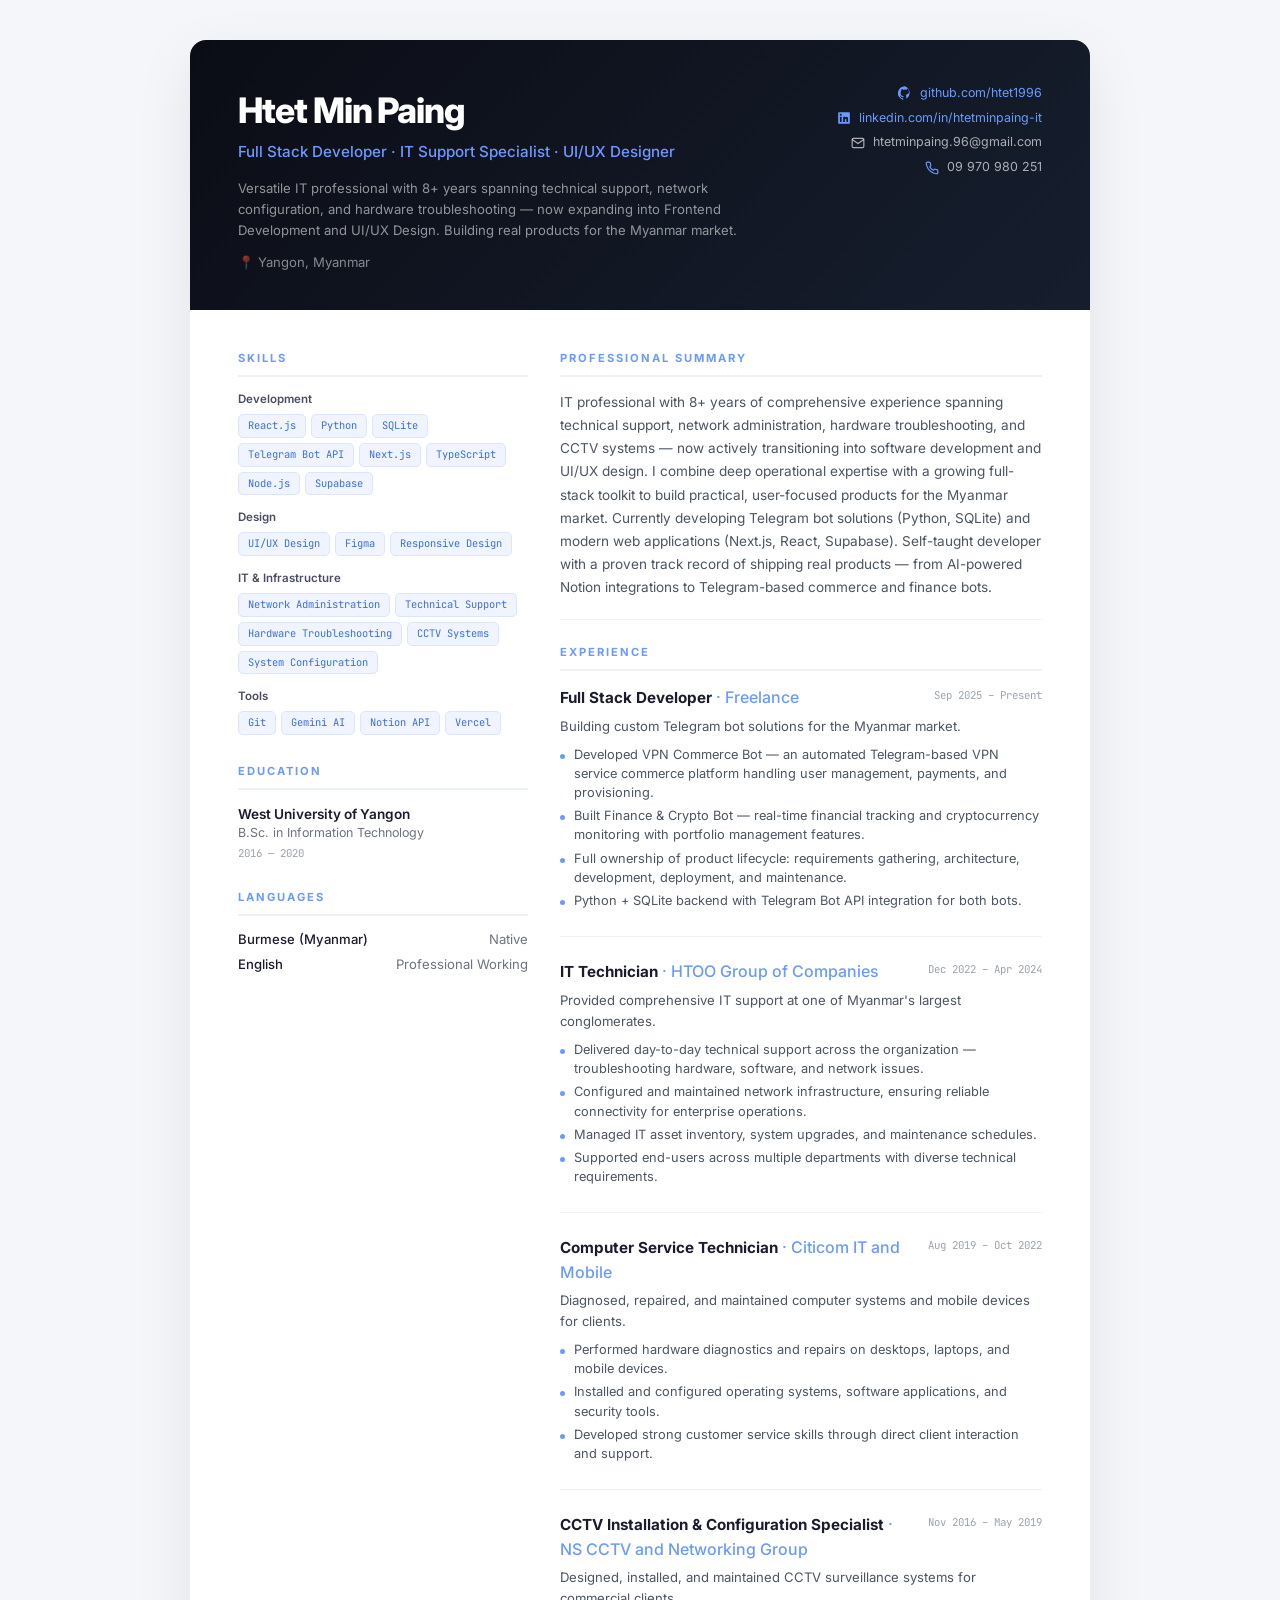
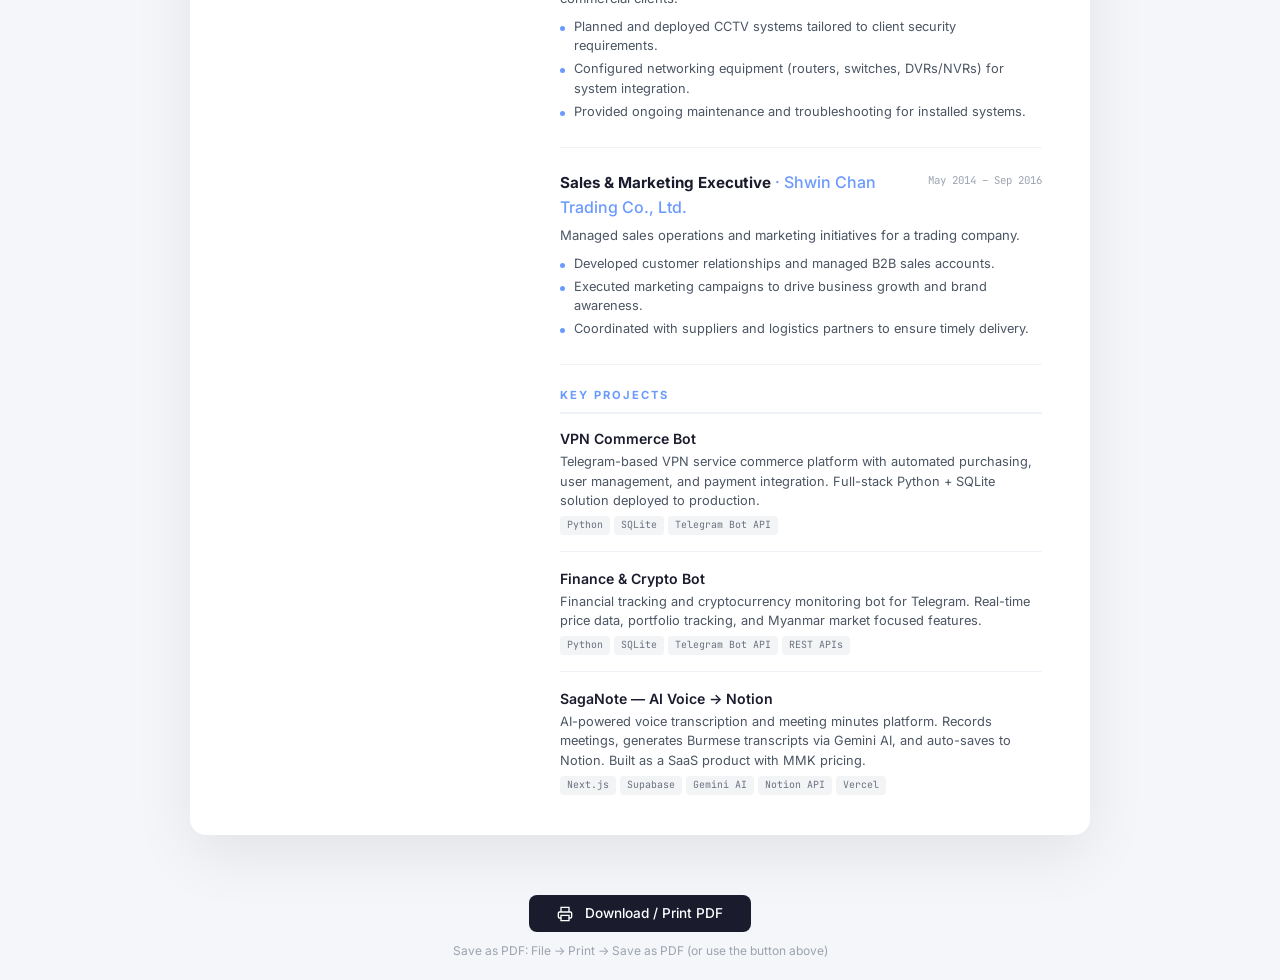
==== resume.html @ d3a84953 "Add business card, real GitHub data, SagaNote case study, SEO + more" ====
<!DOCTYPE html>
<html lang="en">
<head>
<meta charset="UTF-8">
<meta name="viewport" content="width=device-width, initial-scale=1.0">
<title>Htet Min Paing — Resume</title>
<style>
  @import url('https://fonts.googleapis.com/css2?family=Inter:wght@300;400;500;600;700;800&family=JetBrains+Mono:wght@400;500&display=swap');
  *, *::before, *::after { box-sizing: border-box; margin: 0; padding: 0; }
  body {
    font-family: 'Inter', -apple-system, BlinkMacSystemFont, sans-serif;
    background: #f4f6f9;
    color: #1a1c2e;
    line-height: 1.5;
    -webkit-print-color-adjust: exact; print-color-adjust: exact;
  }
  .page {
    max-width: 900px;
    margin: 40px auto;
    background: #fff;
    border-radius: 16px;
    box-shadow: 0 20px 60px rgba(0,0,0,.08);
    overflow: hidden;
  }
  @media print {
    body { background: #fff; }
    .page { margin: 0; border-radius: 0; box-shadow: none; max-width: 100%; }
    .no-print { display: none !important; }
  }
  
  .header {
    background: linear-gradient(135deg, #0b0d15 0%, #161e2e 100%);
    color: #fff;
    padding: 44px 48px 38px;
    display: flex;
    justify-content: space-between;
    align-items: flex-start;
    gap: 40px;
  }
  .header-left h1 {
    font-size: 2.2rem;
    font-weight: 800;
    letter-spacing: -0.03em;
    margin-bottom: 4px;
  }
  .header-left .title {
    font-size: 0.95rem;
    color: #6b9aff;
    font-weight: 500;
    margin-bottom: 14px;
  }
  .header-left .tagline {
    font-size: 0.82rem;
    color: rgba(255,255,255,.55);
    max-width: 500px;
    line-height: 1.6;
  }
  .header-right {
    text-align: right;
    flex-shrink: 0;
  }
  .header-right .item {
    font-size: 0.78rem;
    color: rgba(255,255,255,.65);
    display: flex;
    align-items: center;
    gap: 8px;
    justify-content: flex-end;
    margin-bottom: 6px;
  }
  .header-right .item:last-child { margin-bottom: 0; }
  .header-right .item a { color: #6b9aff; text-decoration: none; }
  .header-right .item a:hover { text-decoration: underline; }
  .icon { width: 14px; height: 14px; flex-shrink: 0; }
  .location { font-size: 0.82rem; color: rgba(255,255,255,.5); margin-top: 12px; }

  .body {
    padding: 40px 48px;
    display: grid;
    grid-template-columns: 1.2fr 2fr;
    gap: 32px;
  }
  @media (max-width: 720px) {
    .header { flex-direction: column; padding: 32px 24px; }
    .header-right { text-align: left; width: 100%; }
    .header-right .item { justify-content: flex-start; }
    .body { grid-template-columns: 1fr; padding: 24px; }
  }

  .sidebar h3, .main h3 {
    font-size: 0.7rem;
    letter-spacing: 0.18em;
    text-transform: uppercase;
    color: #6b9aff;
    font-weight: 700;
    margin-bottom: 14px;
    padding-bottom: 8px;
    border-bottom: 2px solid #eef2f7;
  }
  .sidebar-content { margin-bottom: 28px; }
  .sidebar-content:last-child { margin-bottom: 0; }

  .skill-group { margin-bottom: 14px; }
  .skill-group:last-child { margin-bottom: 0; }
  .skill-group .sg-title { font-size: 0.72rem; font-weight: 600; color: #4a4c62; margin-bottom: 6px; }
  .skill-tags { display: flex; flex-wrap: wrap; gap: 5px; }
  .skill-tag {
    font-family: 'JetBrains Mono', monospace;
    font-size: 0.65rem;
    padding: 3px 9px;
    border-radius: 5px;
    background: #f0f4ff;
    color: #3b6fd4;
    border: 1px solid #dce6f7;
  }

  .edu-item { margin-bottom: 14px; }
  .edu-item:last-child { margin-bottom: 0; }
  .edu-item .ei-name { font-weight: 600; font-size: 0.85rem; }
  .edu-item .ei-degree { font-size: 0.78rem; color: #6b7280; }
  .edu-item .ei-year { font-family: 'JetBrains Mono', monospace; font-size: 0.67rem; color: #9ca3af; margin-top: 2px; }

  .exp-item {
    margin-bottom: 22px;
    padding-bottom: 22px;
    border-bottom: 1px solid #f0f2f8;
  }
  .exp-item:last-child { margin-bottom: 0; padding-bottom: 0; border-bottom: none; }
  .exp-item .ei-header {
    display: flex;
    justify-content: space-between;
    align-items: flex-start;
    gap: 12px;
    margin-bottom: 4px;
  }
  .exp-item .ei-role { font-weight: 700; font-size: 0.95rem; }
  .exp-item .ei-company { color: #6b9aff; font-weight: 500; }
  .exp-item .ei-date {
    font-family: 'JetBrains Mono', monospace;
    font-size: 0.67rem;
    color: #9ca3af;
    white-space: nowrap;
    margin-top: 2px;
  }
  .exp-item .ei-desc {
    font-size: 0.82rem;
    color: #4b5563;
    line-height: 1.6;
    margin-top: 6px;
  }
  .exp-item ul {
    list-style: none;
    margin-top: 8px;
  }
  .exp-item ul li {
    font-size: 0.8rem;
    color: #4b5563;
    padding-left: 14px;
    position: relative;
    margin-bottom: 4px;
    line-height: 1.5;
  }
  .exp-item ul li::before {
    content: '';
    position: absolute; left: 0; top: 9px;
    width: 5px; height: 5px;
    border-radius: 50%;
    background: #6b9aff;
  }

  .proj-item {
    margin-bottom: 16px;
    padding-bottom: 16px;
    border-bottom: 1px solid #f0f2f8;
  }
  .proj-item:last-child { margin-bottom: 0; padding-bottom: 0; border-bottom: none; }
  .proj-item .pi-name { font-weight: 600; font-size: 0.88rem; }
  .proj-item .pi-desc { font-size: 0.8rem; color: #4b5563; margin-top: 3px; }
  .proj-item .pi-stack { display: flex; flex-wrap: wrap; gap: 4px; margin-top: 6px; }
  .proj-item .pi-stack span {
    font-family: 'JetBrains Mono', monospace;
    font-size: 0.62rem;
    padding: 2px 7px;
    border-radius: 4px;
    background: #f3f4f6;
    color: #6b7280;
  }

  .summary {
    margin-bottom: 24px;
    padding-bottom: 20px;
    border-bottom: 1px solid #f0f2f8;
  }
  .summary p {
    font-size: 0.85rem;
    color: #4b5563;
    line-height: 1.7;
  }

  .no-print { text-align: center; padding: 20px 0; }
  .no-print button {
    font-family: 'Inter', sans-serif;
    font-size: 0.85rem;
    padding: 10px 28px;
    border-radius: 8px;
    border: none;
    background: #1a1c2e;
    color: #fff;
    font-weight: 500;
    cursor: pointer;
    transition: background .2s;
  }
  .no-print button:hover { background: #2d2f42; }
</style>
</head>
<body>

<div class="page">

  <div class="header">
    <div class="header-left">
      <h1>Htet Min Paing</h1>
      <div class="title">Full Stack Developer · IT Support Specialist · UI/UX Designer</div>
      <div class="tagline">Versatile IT professional with 8+ years spanning technical support, network configuration, and hardware troubleshooting — now expanding into Frontend Development and UI/UX Design. Building real products for the Myanmar market.</div>
      <div class="location">📍 Yangon, Myanmar</div>
    </div>
    <div class="header-right">
      <div class="item">
        <span class="icon"><svg viewBox="0 0 24 24" fill="#6b9aff"><path d="M12 .3a12 12 0 0 0-3.8 23.4c.6.1.8-.3.8-.6v-2.2c-3.3.7-4-1.4-4-1.4-.5-1.4-1.3-1.8-1.3-1.8-1.1-.8.1-.8.1-.8 1.2.1 1.8 1.2 1.8 1.2 1.1 1.8 2.8 1.3 3.5 1 .1-.8.4-1.3.8-1.6-2.7-.3-5.5-1.3-5.5-5.7 0-1.3.5-2.4 1.2-3.2-.1-.3-.5-1.5.1-3.2 0 0 1-.3 3.3 1.2a11 11 0 0 1 6 0C16.5 2.8 17.5 3 17.5 3c.6 1.7.3 3 .1 3.3.7.8 1.2 1.9 1.2 3.2 0 4.4-2.8 5.4-5.5 5.7.4.4.8 1.1.8 2.2v3.3c0 .3.2.7.8.6A12 12 0 0 0 12 .3z"/></svg></span>
        <a href="https://github.com/htet1996" target="_blank">github.com/htet1996</a>
      </div>
      <div class="item">
        <span class="icon"><svg viewBox="0 0 24 24" fill="#6b9aff"><path d="M20.5 2h-17A1.5 1.5 0 0 0 2 3.5v17A1.5 1.5 0 0 0 3.5 22h17a1.5 1.5 0 0 0 1.5-1.5v-17A1.5 1.5 0 0 0 20.5 2zM8 19H5v-9h3zM6.5 8.3A1.8 1.8 0 1 1 8.3 6.5a1.8 1.8 0 0 1-1.8 1.8zM19 19h-3v-4.3c0-1-.5-1.6-1.3-1.6s-1.1.5-1.1 1.3v4.6h-3V10h3v1.3a3 3 0 0 1 2.4-1.3c1.9 0 3 1.3 3 3.8z"/></svg></span>
        <a href="https://mm.linkedin.com/in/htetminpaing-it" target="_blank">linkedin.com/in/htetminpaing-it</a>
      </div>
      <div class="item">
        <span class="icon"><svg viewBox="0 0 24 24" fill="none" stroke="currentColor" stroke-width="2" width="14" height="14"><path d="M4 4h16c1.1 0 2 .9 2 2v12c0 1.1-.9 2-2 2H4c-1.1 0-2-.9-2-2V6c0-1.1.9-2 2-2z"/><polyline points="22,6 12,13 2,6"/></svg></span>
        htetminpaing.96@gmail.com
      </div>
      <div class="item">
        <span class="icon"><svg viewBox="0 0 24 24" fill="none" stroke="#6b9aff" stroke-width="2" width="14" height="14"><path d="M22 16.92v3a2 2 0 0 1-2.18 2 19.79 19.79 0 0 1-8.63-3.07 19.5 19.5 0 0 1-6-6 19.79 19.79 0 0 1-3.07-8.67A2 2 0 0 1 4.11 2h3a2 2 0 0 1 2 1.72c.13.96.36 1.9.7 2.81a2 2 0 0 1-.45 2.11L8.09 9.91a16 16 0 0 0 6 6l1.27-1.27a2 2 0 0 1 2.11-.45c.91.34 1.85.57 2.81.7A2 2 0 0 1 22 16.92z"/></svg></span>
        09 970 980 251
      </div>
    </div>
  </div>

  <div class="body">

    <div class="sidebar">

      <div class="sidebar-content">
        <h3>Skills</h3>
        <div class="skill-group">
          <div class="sg-title">Development</div>
          <div class="skill-tags">
            <span class="skill-tag">React.js</span>
            <span class="skill-tag">Python</span>
            <span class="skill-tag">SQLite</span>
            <span class="skill-tag">Telegram Bot API</span>
            <span class="skill-tag">Next.js</span>
            <span class="skill-tag">TypeScript</span>
            <span class="skill-tag">Node.js</span>
            <span class="skill-tag">Supabase</span>
          </div>
        </div>
        <div class="skill-group">
          <div class="sg-title">Design</div>
          <div class="skill-tags">
            <span class="skill-tag">UI/UX Design</span>
            <span class="skill-tag">Figma</span>
            <span class="skill-tag">Responsive Design</span>
          </div>
        </div>
        <div class="skill-group">
          <div class="sg-title">IT &amp; Infrastructure</div>
          <div class="skill-tags">
            <span class="skill-tag">Network Administration</span>
            <span class="skill-tag">Technical Support</span>
            <span class="skill-tag">Hardware Troubleshooting</span>
            <span class="skill-tag">CCTV Systems</span>
            <span class="skill-tag">System Configuration</span>
          </div>
        </div>
        <div class="skill-group">
          <div class="sg-title">Tools</div>
          <div class="skill-tags">
            <span class="skill-tag">Git</span>
            <span class="skill-tag">Gemini AI</span>
            <span class="skill-tag">Notion API</span>
            <span class="skill-tag">Vercel</span>
          </div>
        </div>
      </div>

      <div class="sidebar-content">
        <h3>Education</h3>
        <div class="edu-item">
          <div class="ei-name">West University of Yangon</div>
          <div class="ei-degree">B.Sc. in Information Technology</div>
          <div class="ei-year">2016 — 2020</div>
        </div>
      </div>

      <div class="sidebar-content">
        <h3>Languages</h3>
        <div class="skill-tags" style="display:flex;flex-direction:column;gap:6px">
          <div style="display:flex;justify-content:space-between;width:100%;font-size:0.82rem">
            <span style="font-weight:500">Burmese (Myanmar)</span>
            <span style="color:#6b7280">Native</span>
          </div>
          <div style="display:flex;justify-content:space-between;width:100%;font-size:0.82rem">
            <span style="font-weight:500">English</span>
            <span style="color:#6b7280">Professional Working</span>
          </div>
        </div>
      </div>
    </div>

    <div class="main">

      <div class="summary">
        <h3>Professional Summary</h3>
        <p>IT professional with 8+ years of comprehensive experience spanning technical support, network administration, hardware troubleshooting, and CCTV systems — now actively transitioning into software development and UI/UX design. I combine deep operational expertise with a growing full-stack toolkit to build practical, user-focused products for the Myanmar market. Currently developing Telegram bot solutions (Python, SQLite) and modern web applications (Next.js, React, Supabase). Self-taught developer with a proven track record of shipping real products — from AI-powered Notion integrations to Telegram-based commerce and finance bots.</p>
      </div>

      <h3>Experience</h3>

      <div class="exp-item">
        <div class="ei-header">
          <div>
            <span class="ei-role">Full Stack Developer</span>
            <span class="ei-company"> · Freelance</span>
          </div>
          <span class="ei-date">Sep 2025 – Present</span>
        </div>
        <div class="ei-desc">Building custom Telegram bot solutions for the Myanmar market.</div>
        <ul>
          <li>Developed VPN Commerce Bot — an automated Telegram-based VPN service commerce platform handling user management, payments, and provisioning.</li>
          <li>Built Finance &amp; Crypto Bot — real-time financial tracking and cryptocurrency monitoring with portfolio management features.</li>
          <li>Full ownership of product lifecycle: requirements gathering, architecture, development, deployment, and maintenance.</li>
          <li>Python + SQLite backend with Telegram Bot API integration for both bots.</li>
        </ul>
      </div>

      <div class="exp-item">
        <div class="ei-header">
          <div>
            <span class="ei-role">IT Technician</span>
            <span class="ei-company"> · HTOO Group of Companies</span>
          </div>
          <span class="ei-date">Dec 2022 – Apr 2024</span>
        </div>
        <div class="ei-desc">Provided comprehensive IT support at one of Myanmar's largest conglomerates.</div>
        <ul>
          <li>Delivered day-to-day technical support across the organization — troubleshooting hardware, software, and network issues.</li>
          <li>Configured and maintained network infrastructure, ensuring reliable connectivity for enterprise operations.</li>
          <li>Managed IT asset inventory, system upgrades, and maintenance schedules.</li>
          <li>Supported end-users across multiple departments with diverse technical requirements.</li>
        </ul>
      </div>

      <div class="exp-item">
        <div class="ei-header">
          <div>
            <span class="ei-role">Computer Service Technician</span>
            <span class="ei-company"> · Citicom IT and Mobile</span>
          </div>
          <span class="ei-date">Aug 2019 – Oct 2022</span>
        </div>
        <div class="ei-desc">Diagnosed, repaired, and maintained computer systems and mobile devices for clients.</div>
        <ul>
          <li>Performed hardware diagnostics and repairs on desktops, laptops, and mobile devices.</li>
          <li>Installed and configured operating systems, software applications, and security tools.</li>
          <li>Developed strong customer service skills through direct client interaction and support.</li>
        </ul>
      </div>

      <div class="exp-item">
        <div class="ei-header">
          <div>
            <span class="ei-role">CCTV Installation &amp; Configuration Specialist</span>
            <span class="ei-company"> · NS CCTV and Networking Group</span>
          </div>
          <span class="ei-date">Nov 2016 – May 2019</span>
        </div>
        <div class="ei-desc">Designed, installed, and maintained CCTV surveillance systems for commercial clients.</div>
        <ul>
          <li>Planned and deployed CCTV systems tailored to client security requirements.</li>
          <li>Configured networking equipment (routers, switches, DVRs/NVRs) for system integration.</li>
          <li>Provided ongoing maintenance and troubleshooting for installed systems.</li>
        </ul>
      </div>

      <div class="exp-item">
        <div class="ei-header">
          <div>
            <span class="ei-role">Sales &amp; Marketing Executive</span>
            <span class="ei-company"> · Shwin Chan Trading Co., Ltd.</span>
          </div>
          <span class="ei-date">May 2014 – Sep 2016</span>
        </div>
        <div class="ei-desc">Managed sales operations and marketing initiatives for a trading company.</div>
        <ul>
          <li>Developed customer relationships and managed B2B sales accounts.</li>
          <li>Executed marketing campaigns to drive business growth and brand awareness.</li>
          <li>Coordinated with suppliers and logistics partners to ensure timely delivery.</li>
        </ul>
      </div>

      <h3>Key Projects</h3>

      <div class="proj-item">
        <div class="pi-name">VPN Commerce Bot</div>
        <div class="pi-desc">Telegram-based VPN service commerce platform with automated purchasing, user management, and payment integration. Full-stack Python + SQLite solution deployed to production.</div>
        <div class="pi-stack">
          <span>Python</span><span>SQLite</span><span>Telegram Bot API</span>
        </div>
      </div>

      <div class="proj-item">
        <div class="pi-name">Finance &amp; Crypto Bot</div>
        <div class="pi-desc">Financial tracking and cryptocurrency monitoring bot for Telegram. Real-time price data, portfolio tracking, and Myanmar market focused features.</div>
        <div class="pi-stack">
          <span>Python</span><span>SQLite</span><span>Telegram Bot API</span><span>REST APIs</span>
        </div>
      </div>

      <div class="proj-item">
        <div class="pi-name">SagaNote — AI Voice → Notion</div>
        <div class="pi-desc">AI-powered voice transcription and meeting minutes platform. Records meetings, generates Burmese transcripts via Gemini AI, and auto-saves to Notion. Built as a SaaS product with MMK pricing.</div>
        <div class="pi-stack">
          <span>Next.js</span><span>Supabase</span><span>Gemini AI</span><span>Notion API</span><span>Vercel</span>
        </div>
      </div>

    </div>
  </div>
</div>

<div class="no-print">
  <button onclick="window.print()">
    <svg width="16" height="16" viewBox="0 0 24 24" fill="none" stroke="currentColor" stroke-width="2" style="display:inline-block;vertical-align:middle;margin-right:8px"><path d="M6 9V2h12v7M6 18H4a2 2 0 0 1-2-2v-5a2 2 0 0 1 2-2h16a2 2 0 0 1 2 2v5a2 2 0 0 1-2 2h-2"/><path d="M6 14h12v8H6z"/></svg>
    Download / Print PDF
  </button>
  <p style="margin-top:10px; font-size:0.75rem; color:#9ca3af;">Save as PDF: File → Print → Save as PDF (or use the button above)</p>
</div>

</body>
</html>
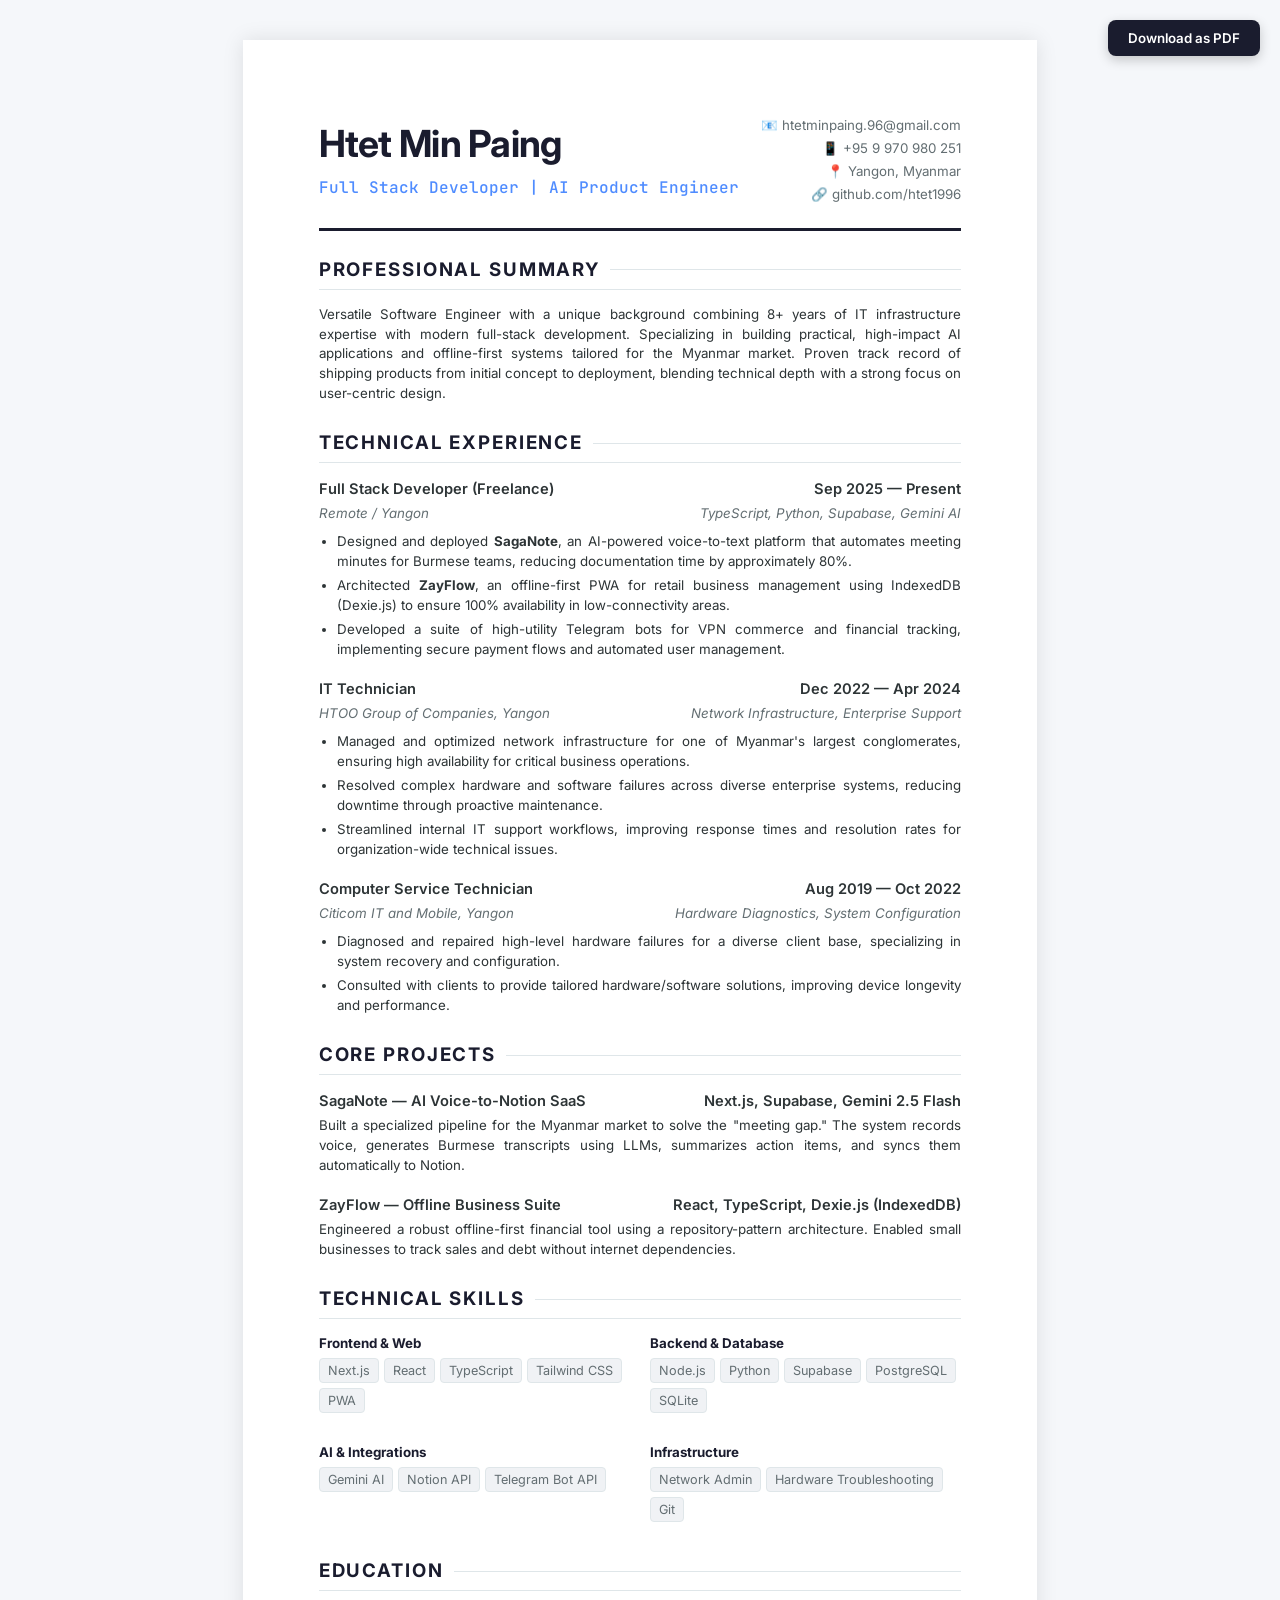
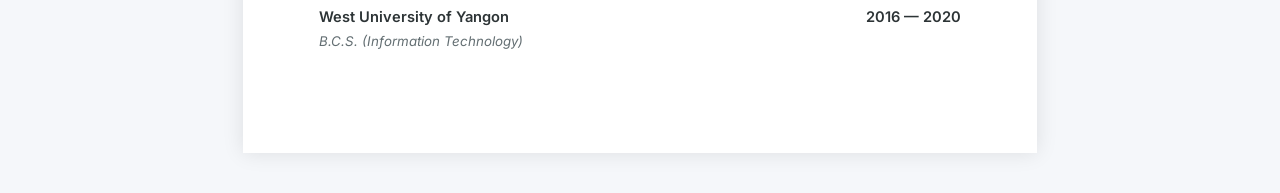
==== commit d605f615: "Restructure portfolio into professional css/js/assets layout - Split monolithic index.html into inde" ====
--- a/resume.html
+++ b/resume.html
@@ -1,449 +1,311 @@
 <!DOCTYPE html>
 <html lang="en">
 <head>
-<meta charset="UTF-8">
-<meta name="viewport" content="width=device-width, initial-scale=1.0">
-<title>Htet Min Paing — Resume</title>
-<style>
-  @import url('https://fonts.googleapis.com/css2?family=Inter:wght@300;400;500;600;700;800&family=JetBrains+Mono:wght@400;500&display=swap');
-  *, *::before, *::after { box-sizing: border-box; margin: 0; padding: 0; }
-  body {
-    font-family: 'Inter', -apple-system, BlinkMacSystemFont, sans-serif;
-    background: #f4f6f9;
-    color: #1a1c2e;
-    line-height: 1.5;
-    -webkit-print-color-adjust: exact; print-color-adjust: exact;
-  }
-  .page {
-    max-width: 900px;
-    margin: 40px auto;
-    background: #fff;
-    border-radius: 16px;
-    box-shadow: 0 20px 60px rgba(0,0,0,.08);
-    overflow: hidden;
-  }
-  @media print {
-    body { background: #fff; }
-    .page { margin: 0; border-radius: 0; box-shadow: none; max-width: 100%; }
-    .no-print { display: none !important; }
-  }
-  
-  .header {
-    background: linear-gradient(135deg, #0b0d15 0%, #161e2e 100%);
-    color: #fff;
-    padding: 44px 48px 38px;
-    display: flex;
-    justify-content: space-between;
-    align-items: flex-start;
-    gap: 40px;
-  }
-  .header-left h1 {
-    font-size: 2.2rem;
-    font-weight: 800;
-    letter-spacing: -0.03em;
-    margin-bottom: 4px;
-  }
-  .header-left .title {
-    font-size: 0.95rem;
-    color: #6b9aff;
-    font-weight: 500;
-    margin-bottom: 14px;
-  }
-  .header-left .tagline {
-    font-size: 0.82rem;
-    color: rgba(255,255,255,.55);
-    max-width: 500px;
-    line-height: 1.6;
-  }
-  .header-right {
-    text-align: right;
-    flex-shrink: 0;
-  }
-  .header-right .item {
-    font-size: 0.78rem;
-    color: rgba(255,255,255,.65);
-    display: flex;
-    align-items: center;
-    gap: 8px;
-    justify-content: flex-end;
-    margin-bottom: 6px;
-  }
-  .header-right .item:last-child { margin-bottom: 0; }
-  .header-right .item a { color: #6b9aff; text-decoration: none; }
-  .header-right .item a:hover { text-decoration: underline; }
-  .icon { width: 14px; height: 14px; flex-shrink: 0; }
-  .location { font-size: 0.82rem; color: rgba(255,255,255,.5); margin-top: 12px; }
-
-  .body {
-    padding: 40px 48px;
-    display: grid;
-    grid-template-columns: 1.2fr 2fr;
-    gap: 32px;
-  }
-  @media (max-width: 720px) {
-    .header { flex-direction: column; padding: 32px 24px; }
-    .header-right { text-align: left; width: 100%; }
-    .header-right .item { justify-content: flex-start; }
-    .body { grid-template-columns: 1fr; padding: 24px; }
-  }
-
-  .sidebar h3, .main h3 {
-    font-size: 0.7rem;
-    letter-spacing: 0.18em;
-    text-transform: uppercase;
-    color: #6b9aff;
-    font-weight: 700;
-    margin-bottom: 14px;
-    padding-bottom: 8px;
-    border-bottom: 2px solid #eef2f7;
-  }
-  .sidebar-content { margin-bottom: 28px; }
-  .sidebar-content:last-child { margin-bottom: 0; }
-
-  .skill-group { margin-bottom: 14px; }
-  .skill-group:last-child { margin-bottom: 0; }
-  .skill-group .sg-title { font-size: 0.72rem; font-weight: 600; color: #4a4c62; margin-bottom: 6px; }
-  .skill-tags { display: flex; flex-wrap: wrap; gap: 5px; }
-  .skill-tag {
-    font-family: 'JetBrains Mono', monospace;
-    font-size: 0.65rem;
-    padding: 3px 9px;
-    border-radius: 5px;
-    background: #f0f4ff;
-    color: #3b6fd4;
-    border: 1px solid #dce6f7;
-  }
-
-  .edu-item { margin-bottom: 14px; }
-  .edu-item:last-child { margin-bottom: 0; }
-  .edu-item .ei-name { font-weight: 600; font-size: 0.85rem; }
-  .edu-item .ei-degree { font-size: 0.78rem; color: #6b7280; }
-  .edu-item .ei-year { font-family: 'JetBrains Mono', monospace; font-size: 0.67rem; color: #9ca3af; margin-top: 2px; }
-
-  .exp-item {
-    margin-bottom: 22px;
-    padding-bottom: 22px;
-    border-bottom: 1px solid #f0f2f8;
-  }
-  .exp-item:last-child { margin-bottom: 0; padding-bottom: 0; border-bottom: none; }
-  .exp-item .ei-header {
-    display: flex;
-    justify-content: space-between;
-    align-items: flex-start;
-    gap: 12px;
-    margin-bottom: 4px;
-  }
-  .exp-item .ei-role { font-weight: 700; font-size: 0.95rem; }
-  .exp-item .ei-company { color: #6b9aff; font-weight: 500; }
-  .exp-item .ei-date {
-    font-family: 'JetBrains Mono', monospace;
-    font-size: 0.67rem;
-    color: #9ca3af;
-    white-space: nowrap;
-    margin-top: 2px;
-  }
-  .exp-item .ei-desc {
-    font-size: 0.82rem;
-    color: #4b5563;
-    line-height: 1.6;
-    margin-top: 6px;
-  }
-  .exp-item ul {
-    list-style: none;
-    margin-top: 8px;
-  }
-  .exp-item ul li {
-    font-size: 0.8rem;
-    color: #4b5563;
-    padding-left: 14px;
-    position: relative;
-    margin-bottom: 4px;
-    line-height: 1.5;
-  }
-  .exp-item ul li::before {
-    content: '';
-    position: absolute; left: 0; top: 9px;
-    width: 5px; height: 5px;
-    border-radius: 50%;
-    background: #6b9aff;
-  }
-
-  .proj-item {
-    margin-bottom: 16px;
-    padding-bottom: 16px;
-    border-bottom: 1px solid #f0f2f8;
-  }
-  .proj-item:last-child { margin-bottom: 0; padding-bottom: 0; border-bottom: none; }
-  .proj-item .pi-name { font-weight: 600; font-size: 0.88rem; }
-  .proj-item .pi-desc { font-size: 0.8rem; color: #4b5563; margin-top: 3px; }
-  .proj-item .pi-stack { display: flex; flex-wrap: wrap; gap: 4px; margin-top: 6px; }
-  .proj-item .pi-stack span {
-    font-family: 'JetBrains Mono', monospace;
-    font-size: 0.62rem;
-    padding: 2px 7px;
-    border-radius: 4px;
-    background: #f3f4f6;
-    color: #6b7280;
-  }
-
-  .summary {
-    margin-bottom: 24px;
-    padding-bottom: 20px;
-    border-bottom: 1px solid #f0f2f8;
-  }
-  .summary p {
-    font-size: 0.85rem;
-    color: #4b5563;
-    line-height: 1.7;
-  }
-
-  .no-print { text-align: center; padding: 20px 0; }
-  .no-print button {
-    font-family: 'Inter', sans-serif;
-    font-size: 0.85rem;
-    padding: 10px 28px;
-    border-radius: 8px;
-    border: none;
-    background: #1a1c2e;
-    color: #fff;
-    font-weight: 500;
-    cursor: pointer;
-    transition: background .2s;
-  }
-  .no-print button:hover { background: #2d2f42; }
-</style>
+  <meta charset="UTF-8">
+  <meta name="viewport" content="width=device-width, initial-scale=1.0">
+  <title>Resume - Htet Min Paing (Nikko)</title>
+  <link href="https://fonts.googleapis.com/css2?family=Inter:wght@400;500;600;700&family=JetBrains+Mono:wght@400;500&family=Noto+Sans+Myanmar:wght@400;700&display=swap" rel="stylesheet">
+  <style>
+    :root {
+      --primary: #1a1c2e;
+      --accent: #4f8cff;
+      --text-main: #2d3436;
+      --text-muted: #636e72;
+      --border: #dfe6e9;
+    }
+    * { box-sizing: border-box; margin: 0; padding: 0; }
+    body {
+      font-family: 'Inter', sans-serif;
+      color: var(--text-main);
+      line-height: 1.5;
+      background: #f5f7fa;
+      padding: 40px 0;
+    }
+    .page {
+      width: 210mm;
+      min-height: 297mm;
+      padding: 20mm;
+      margin: 0 auto;
+      background: white;
+      box-shadow: 0 0 20px rgba(0,0,0,0.1);
+      position: relative;
+    }
+    @media print {
+      body { background: none; padding: 0; }
+      .page { box-shadow: none; margin: 0; width: 100%; }
+      .no-print { display: none; }
+    }
+    header {
+      display: flex;
+      justify-content: space-between;
+      align-items: flex-start;
+      border-bottom: 3px solid var(--primary);
+      padding-bottom: 20px;
+      margin-bottom: 25px;
+    }
+    .name-block h1 {
+      font-size: 28pt;
+      font-weight: 700;
+      color: var(--primary);
+      letter-spacing: -0.02em;
+      margin-bottom: 4px;
+    }
+    .name-block p {
+      font-family: 'JetBrains Mono', monospace;
+      font-size: 12pt;
+      color: var(--accent);
+      font-weight: 500;
+    }
+    .contact-block {
+      text-align: right;
+      font-size: 10pt;
+      color: var(--text-muted);
+    }
+    .contact-block div { margin-bottom: 3px; }
+
+    section { margin-bottom: 25px; }
+    h2 {
+      font-size: 14pt;
+      text-transform: uppercase;
+      letter-spacing: 0.1em;
+      color: var(--primary);
+      border-bottom: 1px solid var(--border);
+      padding-bottom: 5px;
+      margin-bottom: 15px;
+      display: flex;
+      align-items: center;
+      gap: 10px;
+    }
+    h2::after { content: ''; flex: 1; height: 1px; background: var(--border); }
+
+    .entry { margin-bottom: 18px; }
+    .entry-head {
+      display: flex;
+      justify-content: space-between;
+      font-weight: 600;
+      font-size: 11pt;
+      margin-bottom: 4px;
+    }
+    .entry-sub {
+      display: flex;
+      justify-content: space-between;
+      font-style: italic;
+      color: var(--text-muted);
+      font-size: 10pt;
+      margin-bottom: 8px;
+    }
+    .entry-desc {
+      font-size: 10pt;
+      color: var(--text-main);
+      text-align: justify;
+    }
+    .entry-desc ul {
+      margin-left: 18px;
+      margin-top: 6px;
+    }
+    .entry-desc li {
+      margin-bottom: 4px;
+    }
+
+    .skills-grid {
+      display: grid;
+      grid-template-columns: 1fr 1fr;
+      gap: 20px;
+    }
+    .skill-cat { margin-bottom: 10px; }
+    .skill-cat strong {
+      font-size: 10pt;
+      color: var(--primary);
+      display: block;
+      margin-bottom: 4px;
+    }
+    .skill-list {
+      font-size: 9.5pt;
+      color: var(--text-muted);
+      display: flex;
+      flex-wrap: wrap;
+      gap: 5px;
+    }
+    .skill-tag {
+      background: #f0f2f5;
+      padding: 2px 8px;
+      border-radius: 4px;
+      border: 1px solid var(--border);
+    }
+
+    .print-btn {
+      position: fixed;
+      top: 20px;
+      right: 20px;
+      background: var(--primary);
+      color: white;
+      border: none;
+      padding: 10px 20px;
+      border-radius: 8px;
+      cursor: pointer;
+      font-family: 'Inter', sans-serif;
+      font-weight: 600;
+      box-shadow: 0 4px 12px rgba(0,0,0,0.2);
+    }
+  </style>
 </head>
 <body>
-
-<div class="page">
-
-  <div class="header">
-    <div class="header-left">
-      <h1>Htet Min Paing</h1>
-      <div class="title">Full Stack Developer · IT Support Specialist · UI/UX Designer</div>
-      <div class="tagline">Versatile IT professional with 8+ years spanning technical support, network configuration, and hardware troubleshooting — now expanding into Frontend Development and UI/UX Design. Building real products for the Myanmar market.</div>
-      <div class="location">📍 Yangon, Myanmar</div>
-    </div>
-    <div class="header-right">
-      <div class="item">
-        <span class="icon"><svg viewBox="0 0 24 24" fill="#6b9aff"><path d="M12 .3a12 12 0 0 0-3.8 23.4c.6.1.8-.3.8-.6v-2.2c-3.3.7-4-1.4-4-1.4-.5-1.4-1.3-1.8-1.3-1.8-1.1-.8.1-.8.1-.8 1.2.1 1.8 1.2 1.8 1.2 1.1 1.8 2.8 1.3 3.5 1 .1-.8.4-1.3.8-1.6-2.7-.3-5.5-1.3-5.5-5.7 0-1.3.5-2.4 1.2-3.2-.1-.3-.5-1.5.1-3.2 0 0 1-.3 3.3 1.2a11 11 0 0 1 6 0C16.5 2.8 17.5 3 17.5 3c.6 1.7.3 3 .1 3.3.7.8 1.2 1.9 1.2 3.2 0 4.4-2.8 5.4-5.5 5.7.4.4.8 1.1.8 2.2v3.3c0 .3.2.7.8.6A12 12 0 0 0 12 .3z"/></svg></span>
-        <a href="https://github.com/htet1996" target="_blank">github.com/htet1996</a>
-      </div>
-      <div class="item">
-        <span class="icon"><svg viewBox="0 0 24 24" fill="#6b9aff"><path d="M20.5 2h-17A1.5 1.5 0 0 0 2 3.5v17A1.5 1.5 0 0 0 3.5 22h17a1.5 1.5 0 0 0 1.5-1.5v-17A1.5 1.5 0 0 0 20.5 2zM8 19H5v-9h3zM6.5 8.3A1.8 1.8 0 1 1 8.3 6.5a1.8 1.8 0 0 1-1.8 1.8zM19 19h-3v-4.3c0-1-.5-1.6-1.3-1.6s-1.1.5-1.1 1.3v4.6h-3V10h3v1.3a3 3 0 0 1 2.4-1.3c1.9 0 3 1.3 3 3.8z"/></svg></span>
-        <a href="https://mm.linkedin.com/in/htetminpaing-it" target="_blank">linkedin.com/in/htetminpaing-it</a>
-      </div>
-      <div class="item">
-        <span class="icon"><svg viewBox="0 0 24 24" fill="none" stroke="currentColor" stroke-width="2" width="14" height="14"><path d="M4 4h16c1.1 0 2 .9 2 2v12c0 1.1-.9 2-2 2H4c-1.1 0-2-.9-2-2V6c0-1.1.9-2 2-2z"/><polyline points="22,6 12,13 2,6"/></svg></span>
-        htetminpaing.96@gmail.com
-      </div>
-      <div class="item">
-        <span class="icon"><svg viewBox="0 0 24 24" fill="none" stroke="#6b9aff" stroke-width="2" width="14" height="14"><path d="M22 16.92v3a2 2 0 0 1-2.18 2 19.79 19.79 0 0 1-8.63-3.07 19.5 19.5 0 0 1-6-6 19.79 19.79 0 0 1-3.07-8.67A2 2 0 0 1 4.11 2h3a2 2 0 0 1 2 1.72c.13.96.36 1.9.7 2.81a2 2 0 0 1-.45 2.11L8.09 9.91a16 16 0 0 0 6 6l1.27-1.27a2 2 0 0 1 2.11-.45c.91.34 1.85.57 2.81.7A2 2 0 0 1 22 16.92z"/></svg></span>
-        09 970 980 251
-      </div>
-    </div>
-  </div>
-
-  <div class="body">
-
-    <div class="sidebar">
-
-      <div class="sidebar-content">
-        <h3>Skills</h3>
-        <div class="skill-group">
-          <div class="sg-title">Development</div>
-          <div class="skill-tags">
-            <span class="skill-tag">React.js</span>
+  <button class="print-btn no-print" onclick="window.print()">Download as PDF</button>
+
+  <div class="page">
+    <header>
+      <div class="name-block">
+        <h1>Htet Min Paing</h1>
+        <p>Full Stack Developer | AI Product Engineer</p>
+      </div>
+      <div class="contact-block">
+        <div>📧 htetminpaing.96@gmail.com</div>
+        <div>📱 +95 9 970 980 251</div>
+        <div>📍 Yangon, Myanmar</div>
+        <div>🔗 github.com/htet1996</div>
+      </div>
+    </header>
+
+    <section>
+      <h2>Professional Summary</h2>
+      <div class="entry-desc">
+        Versatile Software Engineer with a unique background combining 8+ years of IT infrastructure expertise with modern full-stack development. Specializing in building practical, high-impact AI applications and offline-first systems tailored for the Myanmar market. Proven track record of shipping products from initial concept to deployment, blending technical depth with a strong focus on user-centric design.
+      </div>
+    </section>
+
+    <section>
+      <h2>Technical Experience</h2>
+
+      <div class="entry">
+        <div class="entry-head">
+          <span>Full Stack Developer (Freelance)</span>
+          <span>Sep 2025 — Present</span>
+        </div>
+        <div class="entry-sub">
+          <span>Remote / Yangon</span>
+          <span>TypeScript, Python, Supabase, Gemini AI</span>
+        </div>
+        <div class="entry-desc">
+          <ul>
+            <li>Designed and deployed <b>SagaNote</b>, an AI-powered voice-to-text platform that automates meeting minutes for Burmese teams, reducing documentation time by approximately 80%.</li>
+            <li>Architected <b>ZayFlow</b>, an offline-first PWA for retail business management using IndexedDB (Dexie.js) to ensure 100% availability in low-connectivity areas.</li>
+            <li>Developed a suite of high-utility Telegram bots for VPN commerce and financial tracking, implementing secure payment flows and automated user management.</li>
+          </ul>
+        </div>
+      </div>
+
+      <div class="entry">
+        <div class="entry-head">
+          <span>IT Technician</span>
+          <span>Dec 2022 — Apr 2024</span>
+        </div>
+        <div class="entry-sub">
+          <span>HTOO Group of Companies, Yangon</span>
+          <span>Network Infrastructure, Enterprise Support</span>
+        </div>
+        <div class="entry-desc">
+          <ul>
+            <li>Managed and optimized network infrastructure for one of Myanmar's largest conglomerates, ensuring high availability for critical business operations.</li>
+            <li>Resolved complex hardware and software failures across diverse enterprise systems, reducing downtime through proactive maintenance.</li>
+            <li>Streamlined internal IT support workflows, improving response times and resolution rates for organization-wide technical issues.</li>
+          </ul>
+        </div>
+      </div>
+
+      <div class="entry">
+        <div class="entry-head">
+          <span>Computer Service Technician</span>
+          <span>Aug 2019 — Oct 2022</span>
+        </div>
+        <div class="entry-sub">
+          <span>Citicom IT and Mobile, Yangon</span>
+          <span>Hardware Diagnostics, System Configuration</span>
+        </div>
+        <div class="entry-desc">
+          <ul>
+            <li>Diagnosed and repaired high-level hardware failures for a diverse client base, specializing in system recovery and configuration.</li>
+            <li>Consulted with clients to provide tailored hardware/software solutions, improving device longevity and performance.</li>
+          </ul>
+        </div>
+      </div>
+    </section>
+
+    <section>
+      <h2>Core Projects</h2>
+      <div class="entry">
+        <div class="entry-head">
+          <span>SagaNote — AI Voice-to-Notion SaaS</span>
+          <span>Next.js, Supabase, Gemini 2.5 Flash</span>
+        </div>
+        <div class="entry-desc">
+          Built a specialized pipeline for the Myanmar market to solve the "meeting gap." The system records voice, generates Burmese transcripts using LLMs, summarizes action items, and syncs them automatically to Notion.
+        </div>
+      </div>
+      <div class="entry">
+        <div class="entry-head">
+          <span>ZayFlow — Offline Business Suite</span>
+          <span>React, TypeScript, Dexie.js (IndexedDB)</span>
+        </div>
+        <div class="entry-desc">
+          Engineered a robust offline-first financial tool using a repository-pattern architecture. Enabled small businesses to track sales and debt without internet dependencies.
+        </div>
+      </div>
+    </section>
+
+    <section>
+      <h2>Technical Skills</h2>
+      <div class="skills-grid">
+        <div class="skill-cat">
+          <strong>Frontend & Web</strong>
+          <div class="skill-list">
+            <span class="skill-tag">Next.js</span>
+            <span class="skill-tag">React</span>
+            <span class="skill-tag">TypeScript</span>
+            <span class="skill-tag">Tailwind CSS</span>
+            <span class="skill-tag">PWA</span>
+          </div>
+        </div>
+        <div class="skill-cat">
+          <strong>Backend & Database</strong>
+          <div class="skill-list">
+            <span class="skill-tag">Node.js</span>
             <span class="skill-tag">Python</span>
+            <span class="skill-tag">Supabase</span>
+            <span class="skill-tag">PostgreSQL</span>
             <span class="skill-tag">SQLite</span>
-            <span class="skill-tag">Telegram Bot API</span>
-            <span class="skill-tag">Next.js</span>
-            <span class="skill-tag">TypeScript</span>
-            <span class="skill-tag">Node.js</span>
-            <span class="skill-tag">Supabase</span>
           </div>
         </div>
-        <div class="skill-group">
-          <div class="sg-title">Design</div>
-          <div class="skill-tags">
-            <span class="skill-tag">UI/UX Design</span>
-            <span class="skill-tag">Figma</span>
-            <span class="skill-tag">Responsive Design</span>
-          </div>
-        </div>
-        <div class="skill-group">
-          <div class="sg-title">IT &amp; Infrastructure</div>
-          <div class="skill-tags">
-            <span class="skill-tag">Network Administration</span>
-            <span class="skill-tag">Technical Support</span>
-            <span class="skill-tag">Hardware Troubleshooting</span>
-            <span class="skill-tag">CCTV Systems</span>
-            <span class="skill-tag">System Configuration</span>
-          </div>
-        </div>
-        <div class="skill-group">
-          <div class="sg-title">Tools</div>
-          <div class="skill-tags">
-            <span class="skill-tag">Git</span>
+        <div class="skill-cat">
+          <strong>AI & Integrations</strong>
+          <div class="skill-list">
             <span class="skill-tag">Gemini AI</span>
             <span class="skill-tag">Notion API</span>
-            <span class="skill-tag">Vercel</span>
+            <span class="skill-tag">Telegram Bot API</span>
           </div>
         </div>
-      </div>
-
-      <div class="sidebar-content">
-        <h3>Education</h3>
-        <div class="edu-item">
-          <div class="ei-name">West University of Yangon</div>
-          <div class="ei-degree">B.Sc. in Information Technology</div>
-          <div class="ei-year">2016 — 2020</div>
-        </div>
-      </div>
-
-      <div class="sidebar-content">
-        <h3>Languages</h3>
-        <div class="skill-tags" style="display:flex;flex-direction:column;gap:6px">
-          <div style="display:flex;justify-content:space-between;width:100%;font-size:0.82rem">
-            <span style="font-weight:500">Burmese (Myanmar)</span>
-            <span style="color:#6b7280">Native</span>
+        <div class="skill-cat">
+          <strong>Infrastructure</strong>
+          <div class="skill-list">
+            <span class="skill-tag">Network Admin</span>
+            <span class="skill-tag">Hardware Troubleshooting</span>
+            <span class="skill-tag">Git</span>
           </div>
-          <div style="display:flex;justify-content:space-between;width:100%;font-size:0.82rem">
-            <span style="font-weight:500">English</span>
-            <span style="color:#6b7280">Professional Working</span>
-          </div>
-        </div>
-      </div>
-    </div>
-
-    <div class="main">
-
-      <div class="summary">
-        <h3>Professional Summary</h3>
-        <p>IT professional with 8+ years of comprehensive experience spanning technical support, network administration, hardware troubleshooting, and CCTV systems — now actively transitioning into software development and UI/UX design. I combine deep operational expertise with a growing full-stack toolkit to build practical, user-focused products for the Myanmar market. Currently developing Telegram bot solutions (Python, SQLite) and modern web applications (Next.js, React, Supabase). Self-taught developer with a proven track record of shipping real products — from AI-powered Notion integrations to Telegram-based commerce and finance bots.</p>
-      </div>
-
-      <h3>Experience</h3>
-
-      <div class="exp-item">
-        <div class="ei-header">
-          <div>
-            <span class="ei-role">Full Stack Developer</span>
-            <span class="ei-company"> · Freelance</span>
-          </div>
-          <span class="ei-date">Sep 2025 – Present</span>
-        </div>
-        <div class="ei-desc">Building custom Telegram bot solutions for the Myanmar market.</div>
-        <ul>
-          <li>Developed VPN Commerce Bot — an automated Telegram-based VPN service commerce platform handling user management, payments, and provisioning.</li>
-          <li>Built Finance &amp; Crypto Bot — real-time financial tracking and cryptocurrency monitoring with portfolio management features.</li>
-          <li>Full ownership of product lifecycle: requirements gathering, architecture, development, deployment, and maintenance.</li>
-          <li>Python + SQLite backend with Telegram Bot API integration for both bots.</li>
-        </ul>
-      </div>
-
-      <div class="exp-item">
-        <div class="ei-header">
-          <div>
-            <span class="ei-role">IT Technician</span>
-            <span class="ei-company"> · HTOO Group of Companies</span>
-          </div>
-          <span class="ei-date">Dec 2022 – Apr 2024</span>
-        </div>
-        <div class="ei-desc">Provided comprehensive IT support at one of Myanmar's largest conglomerates.</div>
-        <ul>
-          <li>Delivered day-to-day technical support across the organization — troubleshooting hardware, software, and network issues.</li>
-          <li>Configured and maintained network infrastructure, ensuring reliable connectivity for enterprise operations.</li>
-          <li>Managed IT asset inventory, system upgrades, and maintenance schedules.</li>
-          <li>Supported end-users across multiple departments with diverse technical requirements.</li>
-        </ul>
-      </div>
-
-      <div class="exp-item">
-        <div class="ei-header">
-          <div>
-            <span class="ei-role">Computer Service Technician</span>
-            <span class="ei-company"> · Citicom IT and Mobile</span>
-          </div>
-          <span class="ei-date">Aug 2019 – Oct 2022</span>
-        </div>
-        <div class="ei-desc">Diagnosed, repaired, and maintained computer systems and mobile devices for clients.</div>
-        <ul>
-          <li>Performed hardware diagnostics and repairs on desktops, laptops, and mobile devices.</li>
-          <li>Installed and configured operating systems, software applications, and security tools.</li>
-          <li>Developed strong customer service skills through direct client interaction and support.</li>
-        </ul>
-      </div>
-
-      <div class="exp-item">
-        <div class="ei-header">
-          <div>
-            <span class="ei-role">CCTV Installation &amp; Configuration Specialist</span>
-            <span class="ei-company"> · NS CCTV and Networking Group</span>
-          </div>
-          <span class="ei-date">Nov 2016 – May 2019</span>
-        </div>
-        <div class="ei-desc">Designed, installed, and maintained CCTV surveillance systems for commercial clients.</div>
-        <ul>
-          <li>Planned and deployed CCTV systems tailored to client security requirements.</li>
-          <li>Configured networking equipment (routers, switches, DVRs/NVRs) for system integration.</li>
-          <li>Provided ongoing maintenance and troubleshooting for installed systems.</li>
-        </ul>
-      </div>
-
-      <div class="exp-item">
-        <div class="ei-header">
-          <div>
-            <span class="ei-role">Sales &amp; Marketing Executive</span>
-            <span class="ei-company"> · Shwin Chan Trading Co., Ltd.</span>
-          </div>
-          <span class="ei-date">May 2014 – Sep 2016</span>
-        </div>
-        <div class="ei-desc">Managed sales operations and marketing initiatives for a trading company.</div>
-        <ul>
-          <li>Developed customer relationships and managed B2B sales accounts.</li>
-          <li>Executed marketing campaigns to drive business growth and brand awareness.</li>
-          <li>Coordinated with suppliers and logistics partners to ensure timely delivery.</li>
-        </ul>
-      </div>
-
-      <h3>Key Projects</h3>
-
-      <div class="proj-item">
-        <div class="pi-name">VPN Commerce Bot</div>
-        <div class="pi-desc">Telegram-based VPN service commerce platform with automated purchasing, user management, and payment integration. Full-stack Python + SQLite solution deployed to production.</div>
-        <div class="pi-stack">
-          <span>Python</span><span>SQLite</span><span>Telegram Bot API</span>
-        </div>
-      </div>
-
-      <div class="proj-item">
-        <div class="pi-name">Finance &amp; Crypto Bot</div>
-        <div class="pi-desc">Financial tracking and cryptocurrency monitoring bot for Telegram. Real-time price data, portfolio tracking, and Myanmar market focused features.</div>
-        <div class="pi-stack">
-          <span>Python</span><span>SQLite</span><span>Telegram Bot API</span><span>REST APIs</span>
-        </div>
-      </div>
-
-      <div class="proj-item">
-        <div class="pi-name">SagaNote — AI Voice → Notion</div>
-        <div class="pi-desc">AI-powered voice transcription and meeting minutes platform. Records meetings, generates Burmese transcripts via Gemini AI, and auto-saves to Notion. Built as a SaaS product with MMK pricing.</div>
-        <div class="pi-stack">
-          <span>Next.js</span><span>Supabase</span><span>Gemini AI</span><span>Notion API</span><span>Vercel</span>
-        </div>
-      </div>
-
-    </div>
+        </div>
+      </div>
+    </section>
+
+    <section>
+      <h2>Education</h2>
+      <div class="entry">
+        <div class="entry-head">
+          <span>West University of Yangon</span>
+          <span>2016 — 2020</span>
+        </div>
+        <div class="entry-sub">
+          <span>B.C.S. (Information Technology)</span>
+        </div>
+      </div>
+    </section>
   </div>
-</div>
-
-<div class="no-print">
-  <button onclick="window.print()">
-    <svg width="16" height="16" viewBox="0 0 24 24" fill="none" stroke="currentColor" stroke-width="2" style="display:inline-block;vertical-align:middle;margin-right:8px"><path d="M6 9V2h12v7M6 18H4a2 2 0 0 1-2-2v-5a2 2 0 0 1 2-2h16a2 2 0 0 1 2 2v5a2 2 0 0 1-2 2h-2"/><path d="M6 14h12v8H6z"/></svg>
-    Download / Print PDF
-  </button>
-  <p style="margin-top:10px; font-size:0.75rem; color:#9ca3af;">Save as PDF: File → Print → Save as PDF (or use the button above)</p>
-</div>
-
 </body>
 </html>
